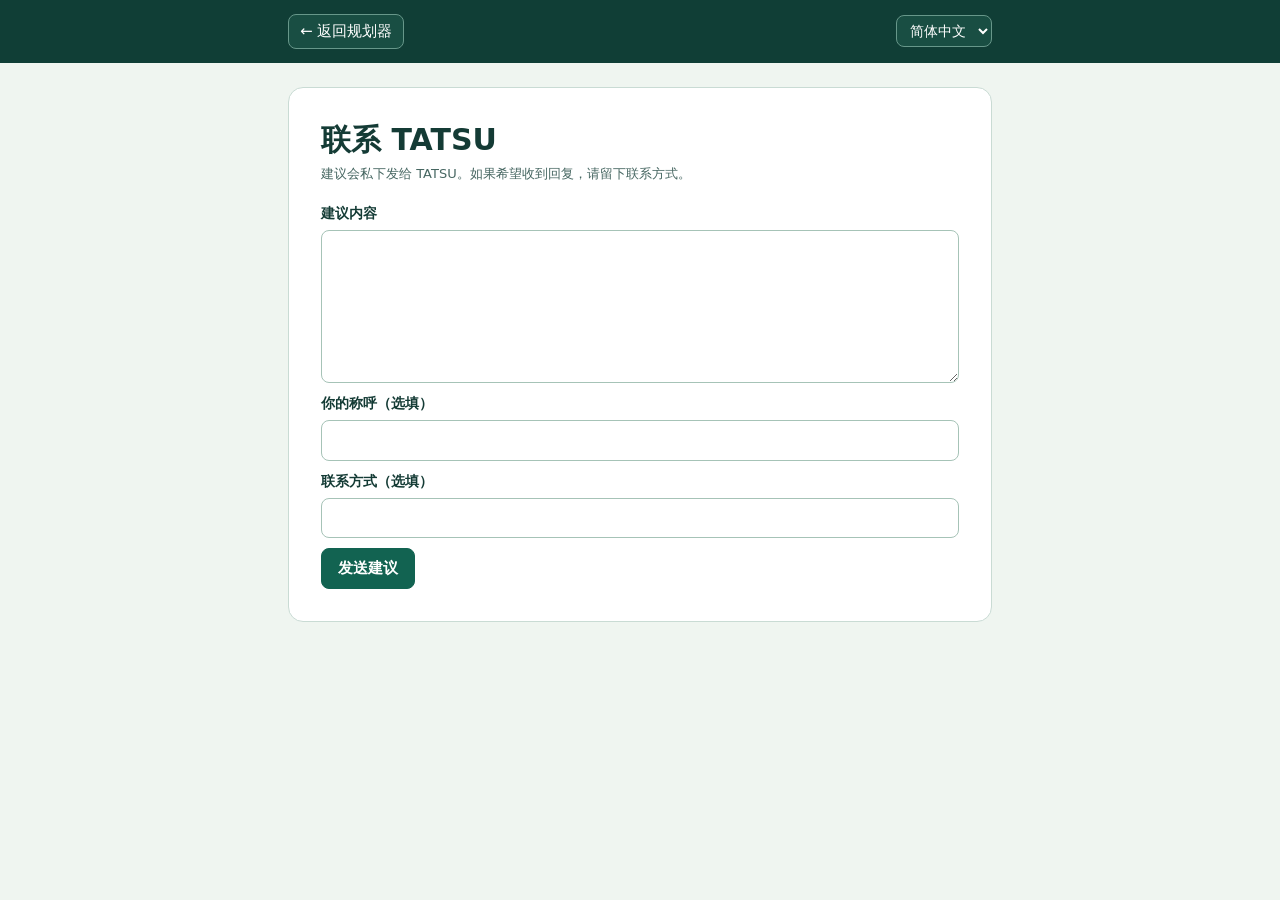
==== contact.html @ 255160aa "Add files via upload" ====
<!doctype html>
<html lang="zh-CN"><head><meta charset="utf-8"><meta name="viewport" content="width=device-width,initial-scale=1">
<title>联系 TATSU</title><link rel="stylesheet" href="./community.css">
<script defer src="./settings.js"></script><script defer src="./community.js"></script></head>
<body class="contact-body">
<header class="contact-mast"><div class="contact-bar">
  <a class="contact-back" href="./index.html" id="back-board" data-word="back">← 返回规划器</a>
  <select id="contact-language" aria-label="语言"><option value="zh">简体中文</option><option value="zh-Hant">繁體中文</option><option value="en">English</option><option value="ja">日本語</option></select>
</div></header>
<main class="contact-main"><section class="contact-card">
  <div class="community-intro"><h1 data-word="contactHeading">联系 TATSU</h1>
  <p data-word="privateHint">建议会私下发给 TATSU。如果希望收到回复，请留下联系方式。</p></div>
  <form class="community-form" id="contact-form">
    <label for="suggestion" data-word="suggestion">建议内容</label>
    <textarea id="suggestion" name="message" rows="6" maxlength="5000" required></textarea>
    <label for="sender" data-word="sender">你的称呼（选填）</label><input id="sender" name="name" autocomplete="nickname" maxlength="80">
    <label for="reply" data-word="reply">联系方式（选填）</label><input id="reply" name="contact" maxlength="200">
    <div class="form-actions"><button type="submit" id="send-feedback" data-word="send">发送建议</button></div>
    <p class="community-note" id="contact-state" role="status"></p>
  </form>
</section></main></body></html>
---- community.css ----
.help-tools{flex-wrap:wrap}
@media(min-width:761px){main{align-items:stretch}}
.help-tools .contact-link,.contact-back{display:inline-flex;align-items:center;justify-content:center;border-radius:8px;border:1px solid #67978a;background:#194e43;color:#fff;text-decoration:none;font:650 13px/1.5 inherit;padding:5px 11px;min-height:34px}
.help-tools .contact-link{font-size:13px;font-weight:650}
.help-tools .contact-link:hover,.contact-back:hover{background:#276355}
.community-wrap{max-width:1160px;margin:0 auto;padding:0 clamp(12px,3vw,32px) 30px}
.community-card{padding:clamp(16px,2vw,24px)}
.community-intro{margin-bottom:18px}
.community-intro h2{font-size:20px;line-height:1.3}
.community-intro p,.community-note{color:#476762;font-size:13px}
.community-intro p{margin:4px 0 0}
.community-columns{display:grid;grid-template-columns:minmax(0,1.15fr) minmax(0,1fr);gap:clamp(18px,4vw,50px)}
.feed-tools,.form-actions{display:flex;align-items:center;justify-content:space-between;gap:10px}
.feed-tools h3{font-size:15px;margin:0}
.feed-tools button,#older-messages{font-size:13px;padding:4px 10px}
#public-messages{list-style:none;padding:0;margin:8px 0}
#public-messages li{border-top:1px solid #d8e4de;padding:10px 0}
.message-meta{display:flex;align-items:baseline;flex-wrap:wrap;gap:6px 12px;font-size:14px;overflow-wrap:anywhere}
.message-meta time{font-size:12px;color:#57716a}
#public-messages p{font-size:14px;white-space:pre-wrap;overflow-wrap:anywhere;margin:3px 0 0}
.community-form{display:grid;align-content:start;gap:6px;min-width:0}
.community-form label{font-size:14px;font-weight:650}
.community-form :is(input,textarea){display:block;width:100%;min-width:0;box-sizing:border-box;border:1px solid #a6c3b7;border-radius:8px;background:white;color:#143b35;font:inherit;line-height:1.5;padding:8px 10px;margin:0 0 4px}
.community-form textarea{resize:vertical;min-height:72px}
.community-form :is(input,textarea):focus-visible,.contact-link:focus-visible{outline:3px solid #167e78;outline-offset:2px}
.community-form button[type=submit]{background:#126351;color:white;border-color:#126351;padding:8px 16px}
.community-form button[type=submit]:hover:enabled{background:#0c5143}
.community-note{margin:4px 0}
.community-note:empty{display:none}
.community-note[data-error="true"]{color:#992e28}
.contact-body{margin:0;color:#143b35;background:#eff5f0;font:15px/1.5 "PingFang SC","Microsoft YaHei",system-ui,sans-serif}
.contact-body *{box-sizing:border-box}
.contact-mast{background:#103e36;color:#fff}
.contact-bar{max-width:760px;margin:auto;padding:14px clamp(14px,3vw,28px);display:flex;align-items:center;justify-content:space-between;gap:10px}
.contact-bar select{font:inherit;font-size:14px;padding:6px 9px;color:#fff;background:#194e43;border:1px solid #67978a;border-radius:8px}
.contact-main{max-width:760px;margin:24px auto;padding:0 clamp(14px,3vw,28px)}
.contact-card{background:#fff;border:1px solid #c9dbd4;border-radius:15px;padding:clamp(18px,4vw,32px)}
.contact-card h1{font-size:clamp(23px,4vw,30px);margin:0 0 5px;line-height:1.3}
.contact-card .community-intro{margin-bottom:20px}
.contact-card button{font:650 15px/1.5 system-ui,sans-serif;cursor:pointer;border:1px solid;border-radius:8px}
.contact-card button:disabled{opacity:.48;cursor:default}
@media(max-width:680px){.community-columns{grid-template-columns:minmax(0,1fr)}.community-form{border-top:1px solid #d8e4de;padding-top:14px}.contact-card .community-form{border:0;padding-top:0}}
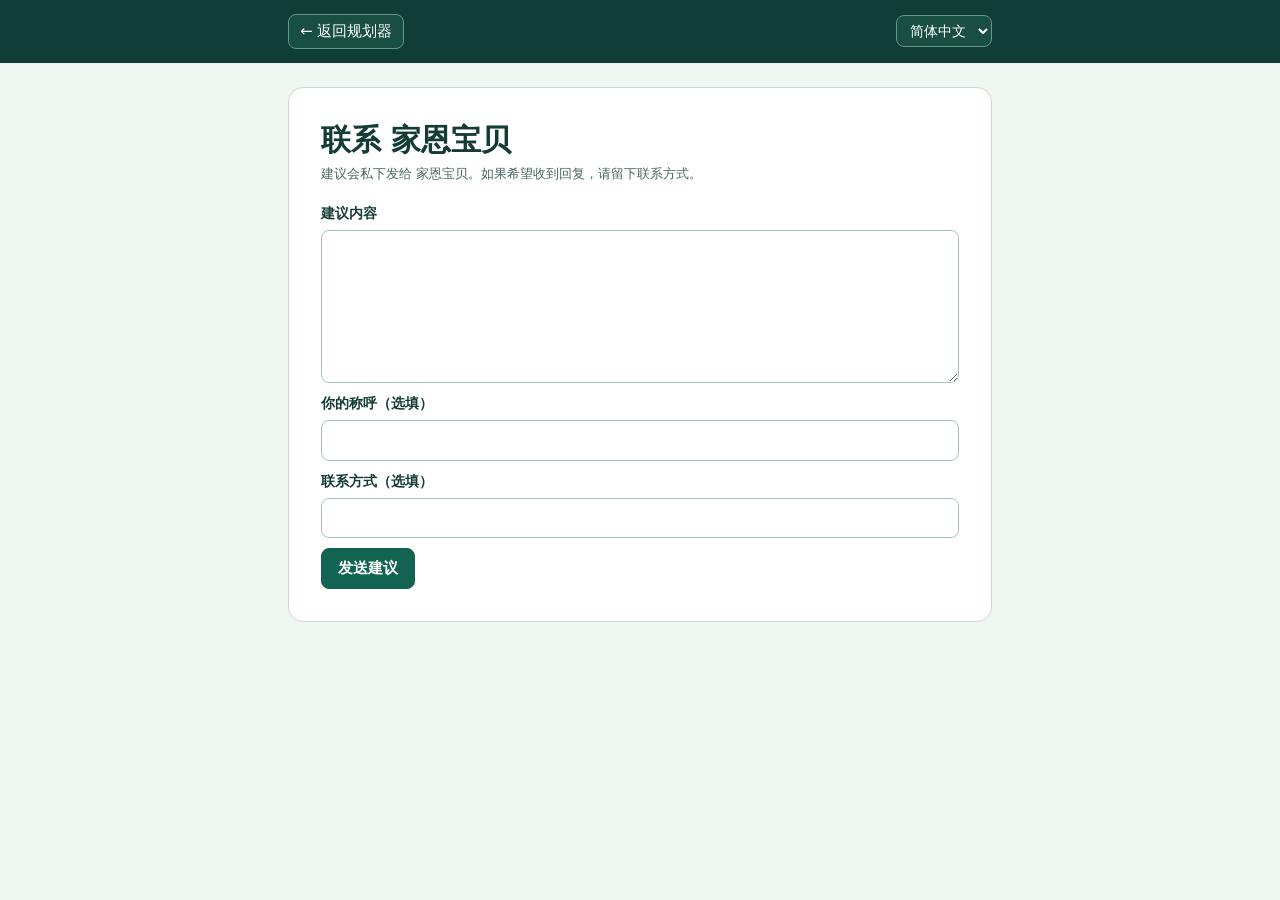
==== commit f46e19a2: "Add files via upload" ====
--- a/contact.html
+++ b/contact.html
@@ -1,6 +1,6 @@
 <!doctype html>
 <html lang="zh-CN"><head><meta charset="utf-8"><meta name="viewport" content="width=device-width,initial-scale=1">
-<title>联系 TATSU</title><link rel="stylesheet" href="./community.css">
+<title>联系 家恩宝贝</title><link rel="stylesheet" href="./community.css">
 <script defer src="./settings.js"></script><script defer src="./community.js"></script></head>
 <body class="contact-body">
 <header class="contact-mast"><div class="contact-bar">
@@ -8,8 +8,8 @@
   <select id="contact-language" aria-label="语言"><option value="zh">简体中文</option><option value="zh-Hant">繁體中文</option><option value="en">English</option><option value="ja">日本語</option></select>
 </div></header>
 <main class="contact-main"><section class="contact-card">
-  <div class="community-intro"><h1 data-word="contactHeading">联系 TATSU</h1>
-  <p data-word="privateHint">建议会私下发给 TATSU。如果希望收到回复，请留下联系方式。</p></div>
+  <div class="community-intro"><h1 data-word="contactHeading">联系 家恩宝贝</h1>
+  <p data-word="privateHint">建议会私下发给 家恩宝贝。如果希望收到回复，请留下联系方式。</p></div>
   <form class="community-form" id="contact-form">
     <label for="suggestion" data-word="suggestion">建议内容</label>
     <textarea id="suggestion" name="message" rows="6" maxlength="5000" required></textarea>
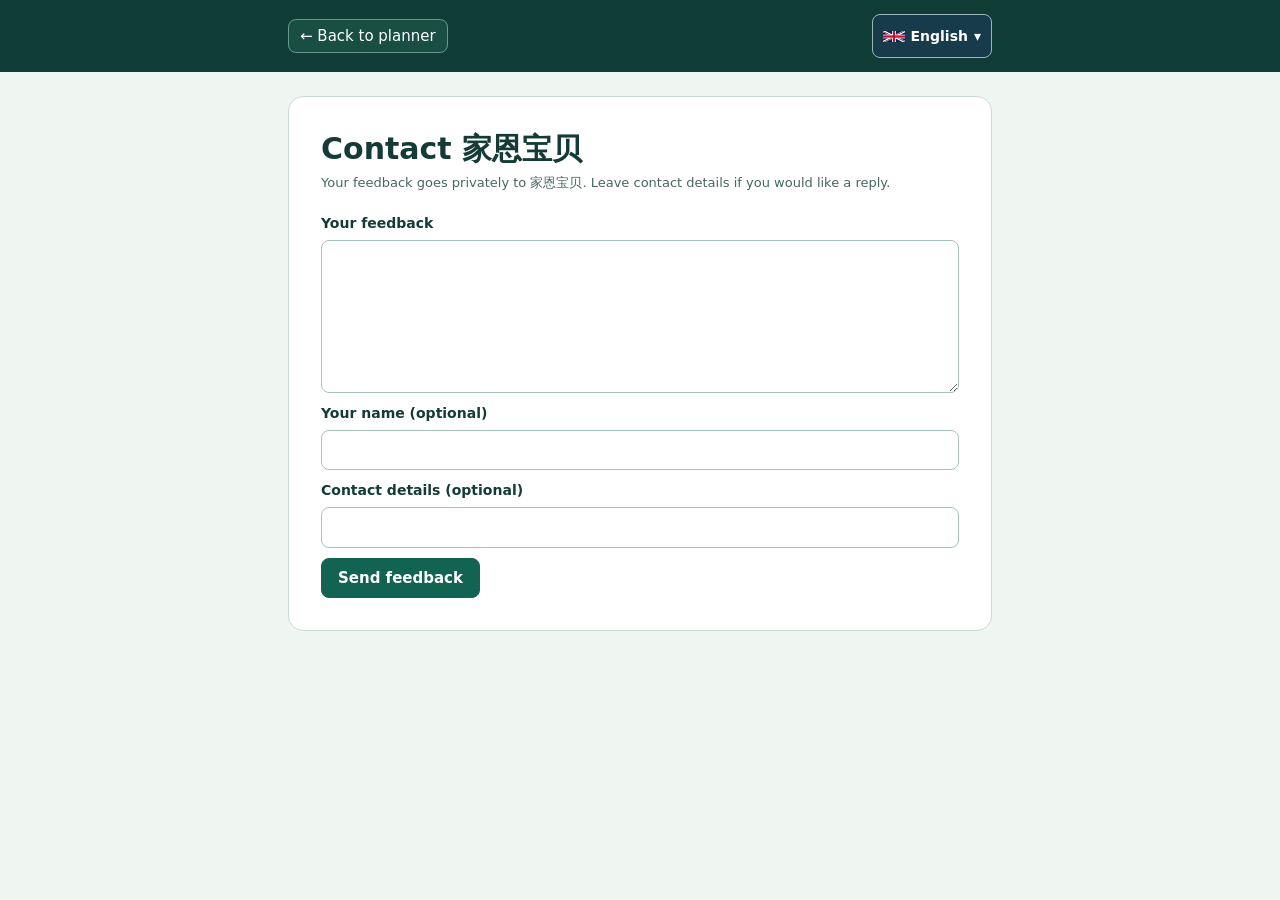
==== commit 71935018: "4.3.3" ====
--- a/contact.html
+++ b/contact.html
@@ -1,22 +1,22 @@
-<!doctype html>
-<html lang="zh-CN"><head><meta charset="utf-8"><meta name="viewport" content="width=device-width,initial-scale=1">
-<title>联系 家恩宝贝</title><link rel="stylesheet" href="./community.css">
-<script defer src="./settings.js"></script><script defer src="./community.js"></script></head>
-<body class="contact-body">
-<header class="contact-mast"><div class="contact-bar">
-  <a class="contact-back" href="./index.html" id="back-board" data-word="back">← 返回规划器</a>
-  <select id="contact-language" aria-label="语言"><option value="zh">简体中文</option><option value="zh-Hant">繁體中文</option><option value="en">English</option><option value="ja">日本語</option></select>
-</div></header>
-<main class="contact-main"><section class="contact-card">
-  <div class="community-intro"><h1 data-word="contactHeading">联系 家恩宝贝</h1>
-  <p data-word="privateHint">建议会私下发给 家恩宝贝。如果希望收到回复，请留下联系方式。</p></div>
-  <form class="community-form" id="contact-form">
-    <label for="suggestion" data-word="suggestion">建议内容</label>
-    <textarea id="suggestion" name="message" rows="6" maxlength="5000" required></textarea>
-    <label for="sender" data-word="sender">你的称呼（选填）</label><input id="sender" name="name" autocomplete="nickname" maxlength="80">
-    <label for="reply" data-word="reply">联系方式（选填）</label><input id="reply" name="contact" maxlength="200">
-    <div class="form-actions"><button type="submit" id="send-feedback" data-word="send">发送建议</button></div>
-    <p class="community-note" id="contact-state" role="status"></p>
-  </form>
-</section></main></body></html>
+<!doctype html>
+<html lang="zh-CN"><head><meta charset="utf-8"><meta name="viewport" content="width=device-width,initial-scale=1">
+<title>联系 家恩宝贝</title><link rel="stylesheet" href="./community.css?v=L4.3.3">
+<script defer src="./settings.js?v=L4.3.3"></script></head>
+<body class="contact-body">
+<header class="contact-mast"><div class="contact-bar">
+  <a class="contact-back" href="./index.html" id="back-board" data-word="back">← 返回规划器</a>
+  <select id="planner-language" aria-label="Language"></select>
+</div></header>
+<main class="contact-main"><section class="contact-card">
+  <div class="community-intro"><h1 data-word="contactHeading">联系 家恩宝贝</h1>
+  <p data-word="privateHint">建议会私下发给 家恩宝贝。如果希望收到回复，请留下联系方式。</p></div>
+  <form class="community-form" id="contact-form">
+    <label for="suggestion" data-word="suggestion">建议内容</label>
+    <textarea id="suggestion" name="message" rows="6" maxlength="5000" required></textarea>
+    <label for="sender" data-word="sender">你的称呼（选填）</label><input id="sender" name="name" autocomplete="nickname" maxlength="80">
+    <label for="reply" data-word="reply">联系方式（选填）</label><input id="reply" name="contact" maxlength="200">
+    <div class="form-actions"><button type="submit" id="send-feedback" data-word="send">发送建议</button></div>
+    <p class="community-note" id="contact-state" role="status"></p>
+  </form>
+</section></main><script src="languages.js?v=L4.3.3"></script><script src="language.js?v=L4.3.3"></script><script defer src="community.js?v=L4.3.3"></script></body></html>
 
--- a/community.css
+++ b/community.css
@@ -1,42 +1,55 @@
-.help-tools{flex-wrap:wrap}
-@media(min-width:761px){main{align-items:stretch}}
-.help-tools .contact-link,.contact-back{display:inline-flex;align-items:center;justify-content:center;border-radius:8px;border:1px solid #67978a;background:#194e43;color:#fff;text-decoration:none;font:650 13px/1.5 inherit;padding:5px 11px;min-height:34px}
-.help-tools .contact-link{font-size:13px;font-weight:650}
-.help-tools .contact-link:hover,.contact-back:hover{background:#276355}
-.community-wrap{max-width:1160px;margin:0 auto;padding:0 clamp(12px,3vw,32px) 30px}
-.community-card{padding:clamp(16px,2vw,24px)}
-.community-intro{margin-bottom:18px}
-.community-intro h2{font-size:20px;line-height:1.3}
-.community-intro p,.community-note{color:#476762;font-size:13px}
-.community-intro p{margin:4px 0 0}
-.community-columns{display:grid;grid-template-columns:minmax(0,1.15fr) minmax(0,1fr);gap:clamp(18px,4vw,50px)}
-.feed-tools,.form-actions{display:flex;align-items:center;justify-content:space-between;gap:10px}
-.feed-tools h3{font-size:15px;margin:0}
-.feed-tools button,#older-messages{font-size:13px;padding:4px 10px}
-#public-messages{list-style:none;padding:0;margin:8px 0}
-#public-messages li{border-top:1px solid #d8e4de;padding:10px 0}
-.message-meta{display:flex;align-items:baseline;flex-wrap:wrap;gap:6px 12px;font-size:14px;overflow-wrap:anywhere}
-.message-meta time{font-size:12px;color:#57716a}
-#public-messages p{font-size:14px;white-space:pre-wrap;overflow-wrap:anywhere;margin:3px 0 0}
-.community-form{display:grid;align-content:start;gap:6px;min-width:0}
-.community-form label{font-size:14px;font-weight:650}
-.community-form :is(input,textarea){display:block;width:100%;min-width:0;box-sizing:border-box;border:1px solid #a6c3b7;border-radius:8px;background:white;color:#143b35;font:inherit;line-height:1.5;padding:8px 10px;margin:0 0 4px}
-.community-form textarea{resize:vertical;min-height:72px}
-.community-form :is(input,textarea):focus-visible,.contact-link:focus-visible{outline:3px solid #167e78;outline-offset:2px}
-.community-form button[type=submit]{background:#126351;color:white;border-color:#126351;padding:8px 16px}
-.community-form button[type=submit]:hover:enabled{background:#0c5143}
-.community-note{margin:4px 0}
-.community-note:empty{display:none}
-.community-note[data-error="true"]{color:#992e28}
-.contact-body{margin:0;color:#143b35;background:#eff5f0;font:15px/1.5 "PingFang SC","Microsoft YaHei",system-ui,sans-serif}
-.contact-body *{box-sizing:border-box}
-.contact-mast{background:#103e36;color:#fff}
-.contact-bar{max-width:760px;margin:auto;padding:14px clamp(14px,3vw,28px);display:flex;align-items:center;justify-content:space-between;gap:10px}
-.contact-bar select{font:inherit;font-size:14px;padding:6px 9px;color:#fff;background:#194e43;border:1px solid #67978a;border-radius:8px}
-.contact-main{max-width:760px;margin:24px auto;padding:0 clamp(14px,3vw,28px)}
-.contact-card{background:#fff;border:1px solid #c9dbd4;border-radius:15px;padding:clamp(18px,4vw,32px)}
-.contact-card h1{font-size:clamp(23px,4vw,30px);margin:0 0 5px;line-height:1.3}
-.contact-card .community-intro{margin-bottom:20px}
-.contact-card button{font:650 15px/1.5 system-ui,sans-serif;cursor:pointer;border:1px solid;border-radius:8px}
-.contact-card button:disabled{opacity:.48;cursor:default}
-@media(max-width:680px){.community-columns{grid-template-columns:minmax(0,1fr)}.community-form{border-top:1px solid #d8e4de;padding-top:14px}.contact-card .community-form{border:0;padding-top:0}}
+.help-tools{flex-wrap:wrap}
+@media(min-width:761px){main{align-items:stretch}}
+.help-tools .contact-link,.contact-back{display:inline-flex;align-items:center;justify-content:center;border-radius:8px;border:1px solid #67978a;background:#194e43;color:#fff;text-decoration:none;font:650 13px/1.5 inherit;padding:5px 11px;min-height:34px}
+.help-tools .contact-link{font-size:13px;font-weight:650}
+.help-tools .contact-link:hover,.contact-back:hover{background:#276355}
+.community-wrap{max-width:1160px;margin:0 auto;padding:0 clamp(12px,3vw,32px) 30px}
+.community-card{padding:clamp(16px,2vw,24px)}
+.community-intro{margin-bottom:18px}
+.community-intro h2{font-size:20px;line-height:1.3}
+.community-intro p,.community-note{color:#476762;font-size:13px}
+.community-intro p{margin:4px 0 0}
+.community-columns{display:grid;grid-template-columns:minmax(0,1.15fr) minmax(0,1fr);gap:clamp(18px,4vw,50px)}
+.feed-tools,.form-actions{display:flex;align-items:center;justify-content:space-between;gap:10px}
+.feed-tools h3{font-size:15px;margin:0}
+.feed-tools button,#older-messages{font-size:13px;padding:4px 10px}
+#public-messages{list-style:none;padding:0;margin:8px 0}
+#public-messages li{border-top:1px solid #d8e4de;padding:10px 0}
+.message-meta{display:flex;align-items:baseline;flex-wrap:wrap;gap:6px 12px;font-size:14px;overflow-wrap:anywhere}
+.message-meta time{font-size:12px;color:#57716a}
+#public-messages p{font-size:14px;white-space:pre-wrap;overflow-wrap:anywhere;margin:3px 0 0}
+.community-form{display:grid;align-content:start;gap:6px;min-width:0}
+.community-form label{font-size:14px;font-weight:650}
+.community-form :is(input,textarea){display:block;width:100%;min-width:0;box-sizing:border-box;border:1px solid #a6c3b7;border-radius:8px;background:white;color:#143b35;font:inherit;line-height:1.5;padding:8px 10px;margin:0 0 4px}
+.community-form textarea{resize:vertical;min-height:72px}
+.community-form :is(input,textarea):focus-visible,.contact-link:focus-visible{outline:3px solid #167e78;outline-offset:2px}
+.community-form button[type=submit]{background:#126351;color:white;border-color:#126351;padding:8px 16px}
+.community-form button[type=submit]:hover:enabled{background:#0c5143}
+.community-note{margin:4px 0}
+.community-note:empty{display:none}
+.community-note[data-error="true"]{color:#992e28}
+.contact-body{margin:0;color:#143b35;background:#eff5f0;font:15px/1.5 "PingFang SC","Microsoft YaHei",system-ui,sans-serif}
+.contact-body *{box-sizing:border-box}
+.contact-mast{background:#103e36;color:#fff}
+.contact-bar{max-width:760px;margin:auto;padding:14px clamp(14px,3vw,28px);display:flex;align-items:center;justify-content:space-between;gap:10px}
+.contact-bar select{font:inherit;font-size:14px;padding:6px 9px;color:#fff;background:#194e43;border:1px solid #67978a;border-radius:8px}
+.contact-main{max-width:760px;margin:24px auto;padding:0 clamp(14px,3vw,28px)}
+.contact-card{background:#fff;border:1px solid #c9dbd4;border-radius:15px;padding:clamp(18px,4vw,32px)}
+.contact-card h1{font-size:clamp(23px,4vw,30px);margin:0 0 5px;line-height:1.3}
+.contact-card .community-intro{margin-bottom:20px}
+.contact-card button{font:650 15px/1.5 system-ui,sans-serif;cursor:pointer;border:1px solid;border-radius:8px}
+.contact-card button:disabled{opacity:.48;cursor:default}
+@media(max-width:680px){.community-columns{grid-template-columns:minmax(0,1fr)}.community-form{border-top:1px solid #d8e4de;padding-top:14px}.contact-card .community-form{border:0;padding-top:0}}
+
+#planner-language{font:600 15px/1.3 system-ui,sans-serif;min-height:44px;width:auto;max-width:100%;padding:6px 10px;border-radius:8px;border:1px solid #9bb4bd;background:#183b4b;color:white}
+
+#planner-language[hidden]{display:none!important}
+.locale-menu{position:relative;margin:0;color:white}
+.locale-menu summary,.nav-actions>.locale-menu>summary{display:flex;align-items:center;gap:6px;box-sizing:border-box;height:44px;width:max-content;max-width:100%;padding:0 10px;border:1px solid #9bb4bd;border-radius:8px;cursor:pointer;font:600 14px system-ui;background:#183b4b;color:white;list-style:none}
+.locale-menu summary::-webkit-details-marker{display:none}
+.locale-menu summary::after{content:"▾"}
+.locale-menu img{width:22px;height:16px;object-fit:contain}
+.locale-menu section{position:absolute;z-index:100;inset-inline-end:0;top:100%;width:max-content;max-height:min(52vh,340px);overflow:auto;background:#183b4b;padding:4px;border-radius:8px}
+.locale-menu section button,.nav-actions .locale-menu section button{display:flex;align-items:center;gap:8px;width:100%;min-height:36px;border:0;padding:5px 9px;color:white;background:transparent;cursor:pointer;text-align:start}
+.locale-menu section button:is(:focus-visible,:hover,[aria-pressed=true]){background:#28566a}
+@media(max-width:600px){.nav-actions .locale-menu section{inset-inline-end:auto;inset-inline-start:0}}
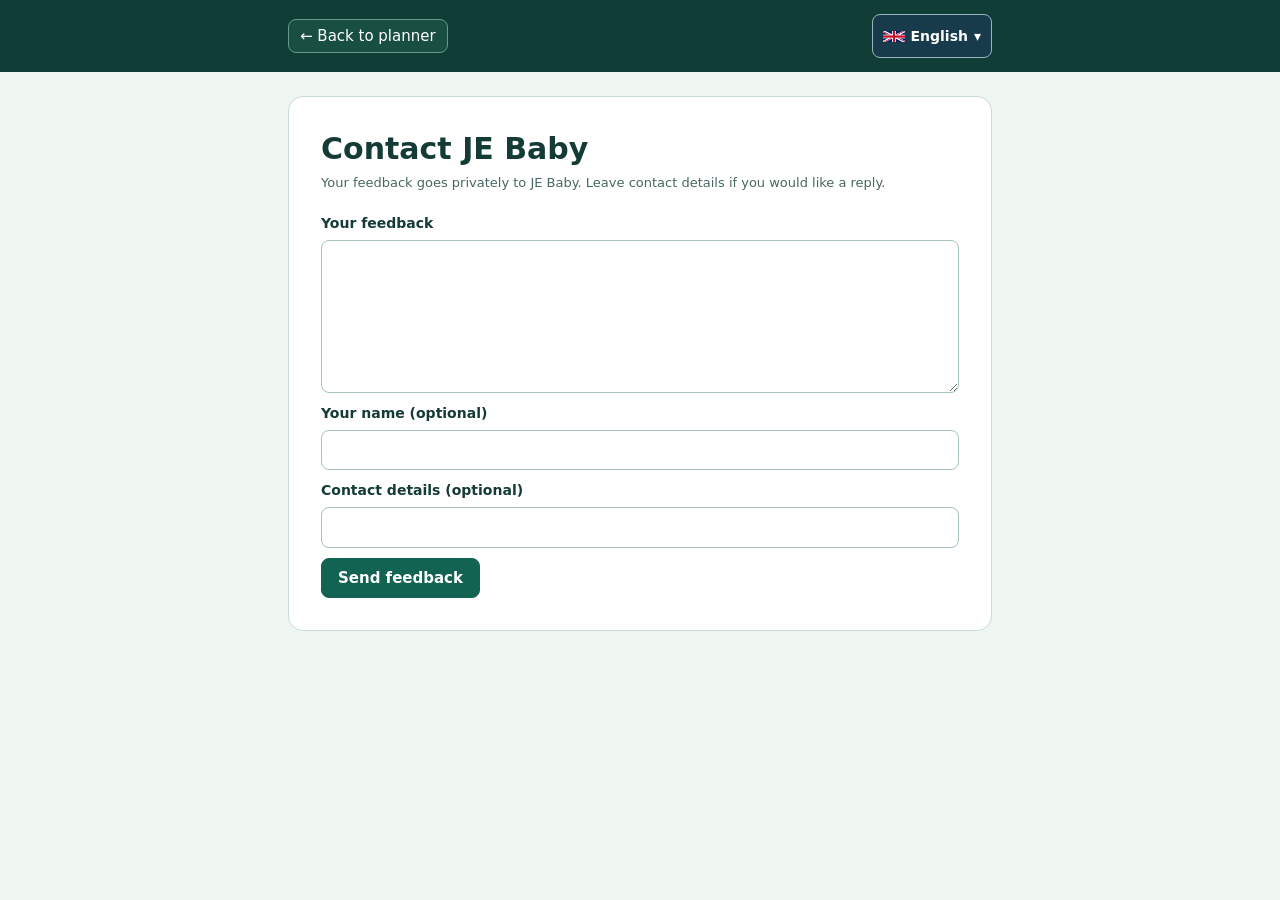
==== commit 240c2063: "Update planner to L5.3.1" ====
--- a/contact.html
+++ b/contact.html
@@ -1,7 +1,7 @@
 <!doctype html>
 <html lang="zh-CN"><head><meta charset="utf-8"><meta name="viewport" content="width=device-width,initial-scale=1">
-<title>联系 家恩宝贝</title><link rel="stylesheet" href="./community.css?v=L4.3.3">
-<script defer src="./settings.js?v=L4.3.3"></script></head>
+<title>联系 家恩宝贝</title><link rel="stylesheet" href="./community.css?v=L5.3.1">
+<script defer src="./settings.js?v=L5.3.1"></script></head>
 <body class="contact-body">
 <header class="contact-mast"><div class="contact-bar">
   <a class="contact-back" href="./index.html" id="back-board" data-word="back">← 返回规划器</a>
@@ -18,5 +18,5 @@
     <div class="form-actions"><button type="submit" id="send-feedback" data-word="send">发送建议</button></div>
     <p class="community-note" id="contact-state" role="status"></p>
   </form>
-</section></main><script src="languages.js?v=L4.3.3"></script><script src="language.js?v=L4.3.3"></script><script defer src="community.js?v=L4.3.3"></script></body></html>
+</section></main><script src="languages.js?v=L5.3.1"></script><script src="language.js?v=L5.3.1"></script><script defer src="community.js?v=L5.3.1"></script></body></html>
 
--- a/community.css
+++ b/community.css
@@ -53,3 +53,5 @@
 .locale-menu section button,.nav-actions .locale-menu section button{display:flex;align-items:center;gap:8px;width:100%;min-height:36px;border:0;padding:5px 9px;color:white;background:transparent;cursor:pointer;text-align:start}
 .locale-menu section button:is(:focus-visible,:hover,[aria-pressed=true]){background:#28566a}
 @media(max-width:600px){.nav-actions .locale-menu section{inset-inline-end:auto;inset-inline-start:0}}
+
+.form-actions:has(#refresh-messages){display:inline-grid;grid-template-columns:repeat(2,1fr);justify-content:start}.form-actions:has(#refresh-messages) button{min-height:44px;width:100%;padding:9px 15px}
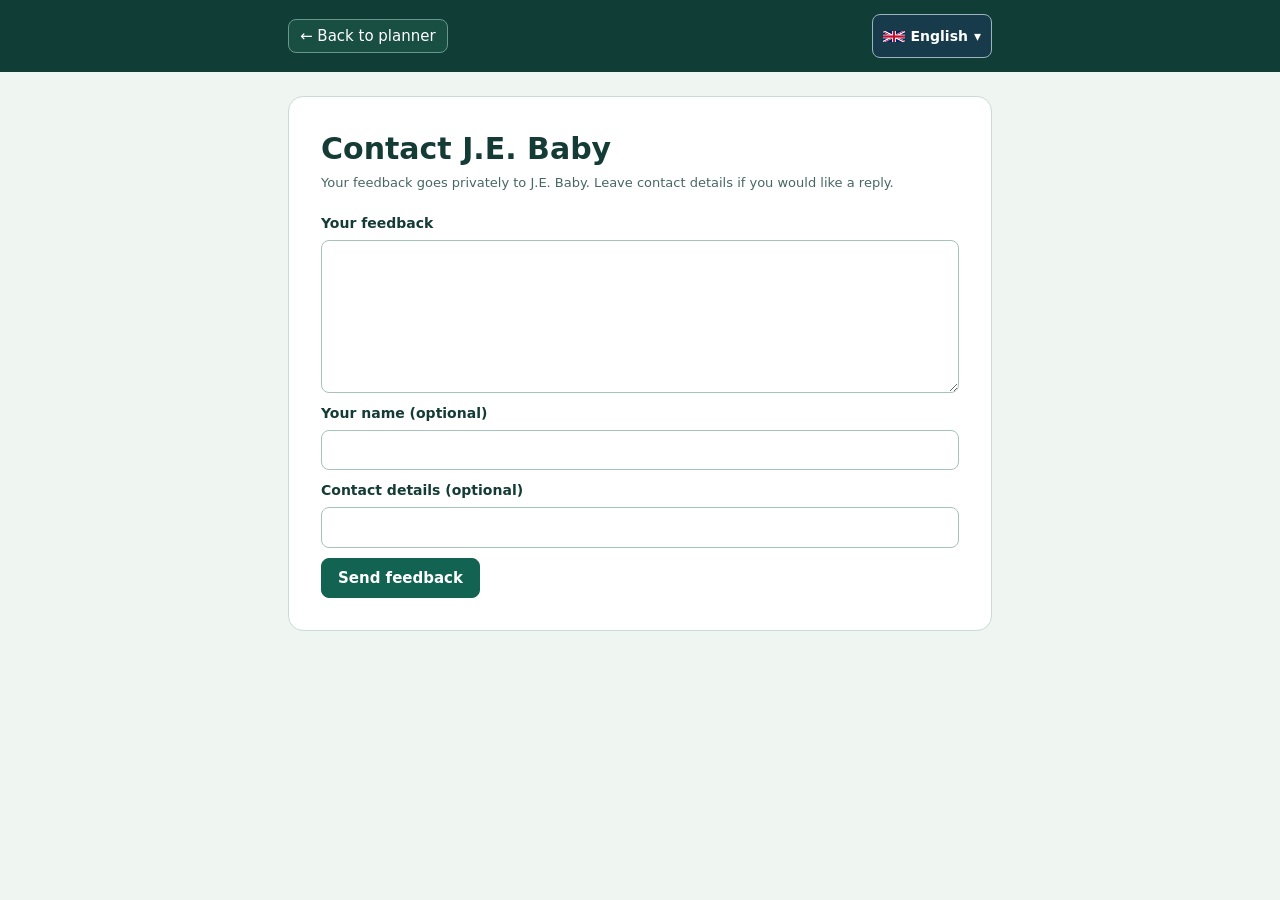
==== commit 2644d126: "5.5.2" ====
--- a/contact.html
+++ b/contact.html
@@ -1,22 +1,22 @@
-<!doctype html>
-<html lang="zh-CN"><head><meta charset="utf-8"><meta name="viewport" content="width=device-width,initial-scale=1">
-<title>联系 家恩宝贝</title><link rel="stylesheet" href="./community.css?v=L5.3.1">
-<script defer src="./settings.js?v=L5.3.1"></script></head>
-<body class="contact-body">
-<header class="contact-mast"><div class="contact-bar">
-  <a class="contact-back" href="./index.html" id="back-board" data-word="back">← 返回规划器</a>
-  <select id="planner-language" aria-label="Language"></select>
-</div></header>
-<main class="contact-main"><section class="contact-card">
-  <div class="community-intro"><h1 data-word="contactHeading">联系 家恩宝贝</h1>
-  <p data-word="privateHint">建议会私下发给 家恩宝贝。如果希望收到回复，请留下联系方式。</p></div>
-  <form class="community-form" id="contact-form">
-    <label for="suggestion" data-word="suggestion">建议内容</label>
-    <textarea id="suggestion" name="message" rows="6" maxlength="5000" required></textarea>
-    <label for="sender" data-word="sender">你的称呼（选填）</label><input id="sender" name="name" autocomplete="nickname" maxlength="80">
-    <label for="reply" data-word="reply">联系方式（选填）</label><input id="reply" name="contact" maxlength="200">
-    <div class="form-actions"><button type="submit" id="send-feedback" data-word="send">发送建议</button></div>
-    <p class="community-note" id="contact-state" role="status"></p>
-  </form>
-</section></main><script src="languages.js?v=L5.3.1"></script><script src="language.js?v=L5.3.1"></script><script defer src="community.js?v=L5.3.1"></script></body></html>
-
+<!doctype html>
+<html lang="zh-CN"><head><meta charset="utf-8"><meta name="viewport" content="width=device-width,initial-scale=1">
+<title>联系 家恩宝贝</title><link rel="stylesheet" href="./community.css?v=L5.5.2">
+<script defer src="./settings.js?v=L5.5.2"></script></head>
+<body class="contact-body">
+<header class="contact-mast"><div class="contact-bar">
+  <a class="contact-back" href="./index.html" id="back-board" data-word="back">← 返回规划器</a>
+  <select id="planner-language" aria-label="Language"></select>
+</div></header>
+<main class="contact-main"><section class="contact-card">
+  <div class="community-intro"><h1 data-word="contactHeading">联系 家恩宝贝</h1>
+  <p data-word="privateHint">建议会私下发给 家恩宝贝。如果希望收到回复，请留下联系方式。</p></div>
+  <form class="community-form" id="contact-form">
+    <label for="suggestion" data-word="suggestion">建议内容</label>
+    <textarea id="suggestion" name="message" rows="6" maxlength="5000" required></textarea>
+    <label for="sender" data-word="sender">你的称呼（选填）</label><input id="sender" name="name" autocomplete="nickname" maxlength="80">
+    <label for="reply" data-word="reply">联系方式（选填）</label><input id="reply" name="contact" maxlength="200">
+    <div class="form-actions"><button type="submit" id="send-feedback" data-word="send">发送建议</button></div>
+    <p class="community-note" id="contact-state" role="status"></p>
+  </form>
+</section></main><script defer src="languages-core.js?v=L5.5.2"></script><script defer src="language.js?v=L5.5.2"></script><script defer src="community.js?v=L5.5.2"></script></body></html>
+
